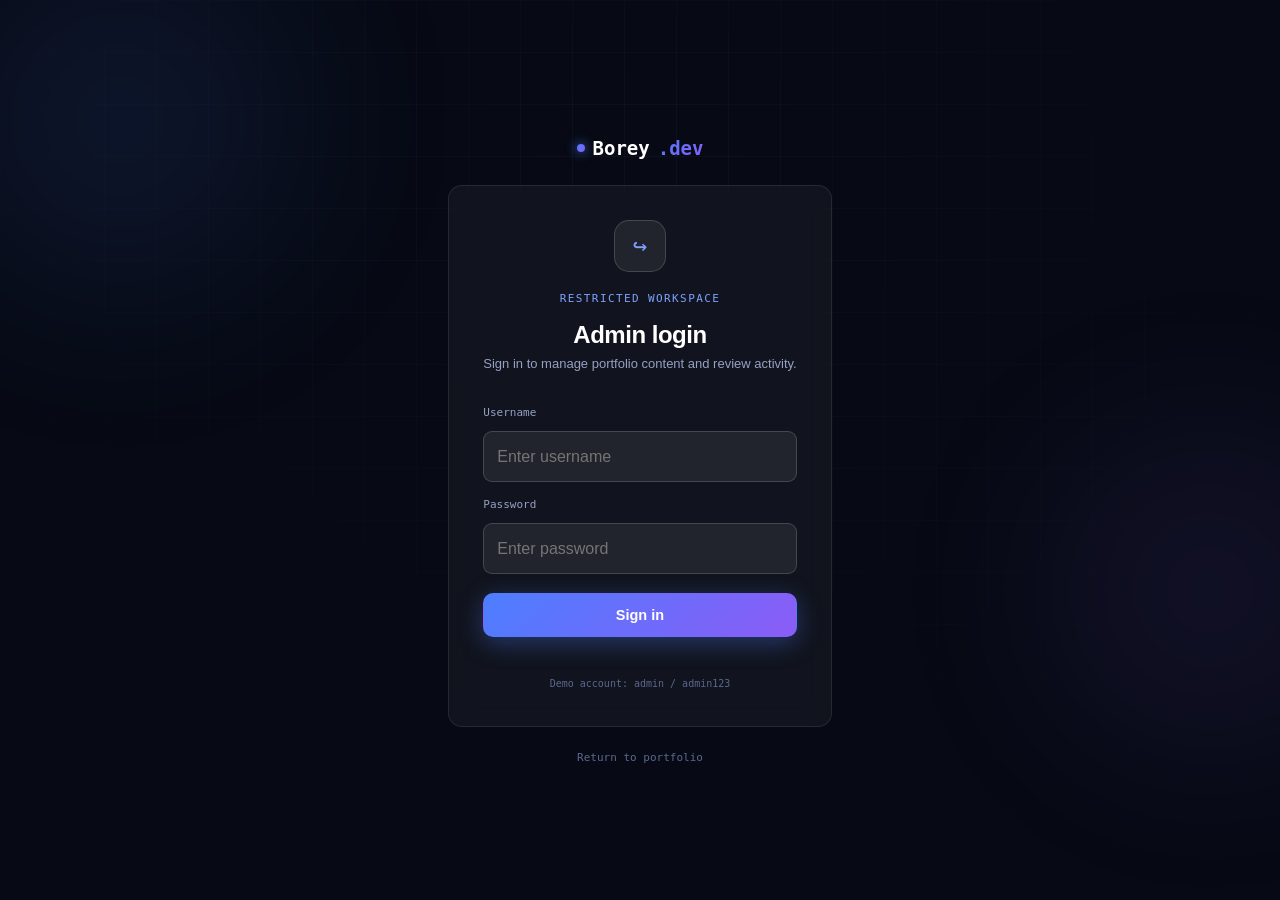
==== admin/index.html @ 9480b225 "Update my portfolio" ====
<!DOCTYPE html>
<html lang="en" data-theme="dark">
<head>
<meta charset="UTF-8">
<meta name="viewport" content="width=device-width, initial-scale=1.0">
<title>Admin Login | Borey.dev</title>
<link rel="stylesheet" href="../css/style.css">
<link rel="stylesheet" href="admin.css">
</head>
<body class="admin-page">
<div class="grid-bg" aria-hidden="true"></div>
<div class="glow-orb glow-1" aria-hidden="true"></div>
<div class="glow-orb glow-2" aria-hidden="true"></div>
<main class="admin-shell">
  <a href="../index.html" class="admin-brand"><span class="dot"></span>Borey<span class="grad-text">.dev</span></a>
  <section class="admin-login glass" aria-labelledby="loginTitle">
    <div class="admin-login-mark" aria-hidden="true">↪</div>
    <div class="dashboard-kicker">Restricted workspace</div>
    <h1 id="loginTitle">Admin login</h1>
    <p>Sign in to manage portfolio content and review activity.</p>
    <form id="adminLoginForm" novalidate>
      <label for="adminUsername">Username</label>
      <input id="adminUsername" type="text" autocomplete="username" placeholder="Enter username" required>
      <label for="adminPassword">Password</label>
      <input id="adminPassword" type="password" autocomplete="current-password" placeholder="Enter password" required>
      <button type="submit" class="btn btn-primary">Sign in</button>
      <div class="admin-login-message" id="adminLoginMessage" role="alert"></div>
    </form>
    <span class="admin-demo-note">Demo account: admin / admin123</span>
  </section>
  <a href="../index.html" class="admin-back-link">Return to portfolio</a>
</main>
<script src="admin.js"></script>
</body>
</html>
---- css/style.css ----
/* ============ TOKENS ============ */
:root {
    --bg: #070a14;
    --bg-alt: #0b0f20;
    --bg-elev: #0f1428;
    --surface: rgba(255, 255, 255, 0.045);
    --surface-strong: rgba(255, 255, 255, 0.07);
    --border: rgba(255, 255, 255, 0.09);
    --border-strong: rgba(255, 255, 255, 0.16);
    --blue: #4c7eff;
    --blue-soft: #7fa2ff;
    --purple: #8b5cf6;
    --purple-soft: #b39dfb;
    --text: #e9ecfb;
    --text-dim: #96a1c4;
    --text-faint: #5b688f;
    --white: #ffffff;
    --grad-primary: linear-gradient(135deg, #4c7eff 0%, #8b5cf6 100%);
    --grad-glow: radial-gradient(circle, rgba(76, 126, 255, 0.35), transparent 70%);
    --font-display: 'Sora', sans-serif;
    --font-body: 'Inter', sans-serif;
    --font-mono: 'JetBrains Mono', monospace;
    --radius: 14px;
    --radius-sm: 8px;
    --radius-lg: 22px;
    --shadow-1: 0 8px 30px rgba(0, 0, 0, 0.35);
    --shadow-glow: 0 0 40px rgba(76, 126, 255, 0.15);
    --maxw: 1200px;
}

html[data-theme="light"] {
    --bg: #f6f7fb;
    --bg-alt: #eef0f8;
    --bg-elev: #ffffff;
    --surface: rgba(20, 25, 50, 0.035);
    --surface-strong: rgba(20, 25, 50, 0.06);
    --border: rgba(20, 25, 50, 0.09);
    --border-strong: rgba(20, 25, 50, 0.16);
    --text: #131730;
    --text-dim: #4b5372;
    --text-faint: #8891ac;
    --white: #0b0f20;
    --shadow-1: 0 8px 30px rgba(20, 25, 50, 0.10);
    --shadow-glow: 0 0 40px rgba(76, 126, 255, 0.10);
}

* {
    margin: 0;
    padding: 0;
    box-sizing: border-box;
}

html {
    scroll-behavior: smooth;
}

@media (prefers-reduced-motion: reduce) {
    html {
        scroll-behavior: auto;
    }

    * {
        animation-duration: 0.01ms !important;
        transition-duration: 0.01ms !important;
    }
}

body {
    background: var(--bg);
    color: var(--text);
    font-family: var(--font-body);
    line-height: 1.6;
    overflow-x: hidden;
    transition: background .4s ease, color .4s ease;
}

img {
    max-width: 100%;
    display: block;
}

a {
    color: inherit;
    text-decoration: none;
}

ul {
    list-style: none;
}

button {
    font-family: inherit;
    cursor: pointer;
}

.container {
    max-width: var(--maxw);
    margin: 0 auto;
    padding: 0 28px;
}

section {
    position: relative;
    padding: 120px 0;
}

.eyebrow {
    font-family: var(--font-mono);
    font-size: 13px;
    letter-spacing: 2px;
    text-transform: uppercase;
    color: var(--blue-soft);
    display: inline-flex;
    align-items: center;
    gap: 10px;
    margin-bottom: 16px;
}

.eyebrow::before {
    content: '';
    width: 22px;
    height: 1.5px;
    background: var(--grad-primary);
    display: inline-block;
}

h1,
h2,
h3,
h4 {
    font-family: var(--font-display);
    font-weight: 700;
    letter-spacing: -0.02em;
    color: var(--white);
}

.section-title {
    font-size: clamp(28px, 4vw, 42px);
    margin-bottom: 14px;
}

.section-sub {
    color: var(--text-dim);
    max-width: 620px;
    font-size: 16px;
    margin-bottom: 56px;
}

.grad-text {
    background: var(--grad-primary);
    -webkit-background-clip: text;
    background-clip: text;
    color: transparent;
}

.glass {
    background: var(--surface);
    border: 1px solid var(--border);
    border-radius: var(--radius);
    backdrop-filter: blur(14px);
    -webkit-backdrop-filter: blur(14px);
}

.btn {
    display: inline-flex;
    align-items: center;
    gap: 8px;
    padding: 13px 26px;
    border-radius: 10px;
    font-weight: 600;
    font-size: 14.5px;
    border: 1px solid transparent;
    transition: transform .25s ease, box-shadow .25s ease, background .25s ease, border-color .25s ease;
    font-family: var(--font-body);
}

.btn-primary {
    background: var(--grad-primary);
    color: #fff;
    box-shadow: 0 6px 24px rgba(76, 126, 255, 0.35);
}

.btn-primary:hover {
    transform: translateY(-2px);
    box-shadow: 0 10px 32px rgba(76, 126, 255, 0.5);
}

.btn-outline {
    border-color: var(--border-strong);
    color: var(--text);
    background: var(--surface);
}

.btn-outline:hover {
    border-color: var(--blue-soft);
    transform: translateY(-2px);
    background: var(--surface-strong);
}

.btn-sm {
    padding: 9px 18px;
    font-size: 13px;
}

::selection {
    background: var(--purple);
    color: #fff;
}

/* scrollbar */
::-webkit-scrollbar {
    width: 9px;
}

::-webkit-scrollbar-track {
    background: var(--bg);
}

::-webkit-scrollbar-thumb {
    background: linear-gradient(var(--blue), var(--purple));
    border-radius: 10px;
}

/* ============ BACKGROUND FX ============ */
.grid-bg {
    position: fixed;
    inset: 0;
    z-index: -2;
    pointer-events: none;
    background-image:
        linear-gradient(var(--border) 1px, transparent 1px),
        linear-gradient(90deg, var(--border) 1px, transparent 1px);
    background-size: 52px 52px;
    opacity: .35;
    mask-image: radial-gradient(circle at 50% 20%, black, transparent 75%);
}

.glow-orb {
    position: fixed;
    z-index: -1;
    border-radius: 50%;
    filter: blur(90px);
    pointer-events: none;
    opacity: .45;
}

.glow-1 {
    width: 520px;
    height: 520px;
    background: var(--grad-glow);
    top: -140px;
    left: -140px;
}

.glow-2 {
    width: 460px;
    height: 460px;
    background: radial-gradient(circle, rgba(139, 92, 246, 0.32), transparent 70%);
    top: 40%;
    right: -160px;
}

.glow-3 {
    width: 420px;
    height: 420px;
    background: radial-gradient(circle, rgba(76, 126, 255, 0.22), transparent 70%);
    bottom: -120px;
    left: 20%;
}

/* ============ NAV ============ */
header {
    position: fixed;
    top: 0;
    left: 0;
    right: 0;
    z-index: 1000;
    padding: 16px 0;
    transition: background .35s ease, border-color .35s ease, padding .35s ease;
    border-bottom: 1px solid transparent;
}

header.scrolled {
    background: color-mix(in srgb, var(--bg) 82%, transparent);
    backdrop-filter: blur(16px);
    border-bottom-color: var(--border);
    padding: 12px 0;
}

nav {
    display: flex;
    align-items: center;
    justify-content: space-between;
}

.logo {
    font-family: var(--font-mono);
    font-weight: 700;
    font-size: 18px;
    color: var(--white);
    display: flex;
    align-items: center;
    gap: 8px;
}

.logo .dot {
    width: 8px;
    height: 8px;
    border-radius: 50%;
    background: var(--grad-primary);
    box-shadow: 0 0 12px var(--blue);
}

.nav-links {
    display: flex;
    gap: 2px;
    align-items: center;
}

.nav-links a {
    padding: 9px 15px;
    font-size: 14px;
    color: var(--text-dim);
    font-weight: 500;
    border-radius: 8px;
    position: relative;
    transition: color .25s ease;
}

.nav-links a:hover {
    color: var(--text);
}

.nav-links a.active {
    color: var(--white);
}

.nav-links a.active::after {
    content: '';
    position: absolute;
    bottom: 1px;
    left: 15px;
    right: 15px;
    height: 2px;
    background: var(--grad-primary);
    border-radius: 2px;
}

.nav-actions {
    display: flex;
    align-items: center;
    gap: 12px;
}

.theme-toggle {
    width: 38px;
    height: 38px;
    border-radius: 50%;
    border: 1px solid var(--border-strong);
    background: var(--surface);
    display: flex;
    align-items: center;
    justify-content: center;
    font-size: 16px;
    transition: transform .3s ease, background .3s ease;
}

.theme-toggle:hover {
    transform: rotate(20deg);
    background: var(--surface-strong);
}

.login-icon {
    width: 38px;
    height: 38px;
    display: grid;
    place-items: center;
    border: 1px solid var(--border-strong);
    border-radius: 50%;
    color: var(--text-dim);
    background: var(--surface);
    transition: color .25s ease, border-color .25s ease, transform .25s ease, background .25s ease;
}

.login-icon svg {
    width: 17px;
    height: 17px;
}

.login-icon:hover {
    color: var(--blue-soft);
    border-color: var(--blue-soft);
    background: var(--surface-strong);
    transform: translateY(-2px);
}

.hamburger {
    display: none;
    flex-direction: column;
    gap: 5px;
    width: 26px;
    background: none;
    border: none;
}

.hamburger span {
    height: 2px;
    width: 100%;
    background: var(--text);
    border-radius: 2px;
    transition: .3s;
}

.mobile-menu {
    position: fixed;
    top: 0;
    right: -100%;
    width: 78%;
    max-width: 340px;
    height: 100vh;
    z-index: 1100;
    background: var(--bg-elev);
    border-left: 1px solid var(--border);
    padding: 90px 30px 30px;
    transition: right .4s cubic-bezier(.6, 0, .2, 1);
    display: flex;
    flex-direction: column;
    gap: 6px;
}

.mobile-menu.open {
    right: 0;
}

.mobile-menu a {
    padding: 14px 6px;
    font-size: 17px;
    border-bottom: 1px solid var(--border);
    color: var(--text-dim);
}

.mobile-menu a:hover {
    color: var(--blue-soft);
}

.menu-overlay {
    position: fixed;
    inset: 0;
    background: rgba(0, 0, 0, 0.55);
    z-index: 1050;
    opacity: 0;
    pointer-events: none;
    transition: opacity .35s ease;
}

.menu-overlay.open {
    opacity: 1;
    pointer-events: auto;
}

.close-menu {
    position: absolute;
    top: 26px;
    right: 26px;
    background: none;
    border: none;
    color: var(--text);
    font-size: 26px;
}

/* ============ HERO ============ */
.hero {
    min-height: 100vh;
    display: flex;
    align-items: center;
    padding-top: 120px;
    position: relative;
}

.hero-grid {
    display: grid;
    grid-template-columns: 1.1fr 0.9fr;
    gap: 60px;
    align-items: center;
}

.status-badge {
    display: inline-flex;
    align-items: center;
    gap: 8px;
    padding: 7px 14px;
    border-radius: 30px;
    font-family: var(--font-mono);
    font-size: 12.5px;
    color: var(--text-dim);
    margin-bottom: 24px;
}

.status-badge .pulse {
    width: 8px;
    height: 8px;
    border-radius: 50%;
    background: #38e08a;
    box-shadow: 0 0 10px #38e08a;
    position: relative;
}

.status-badge .pulse::after {
    content: '';
    position: absolute;
    inset: -4px;
    border-radius: 50%;
    border: 1.5px solid #38e08a;
    animation: pulseRing 2s ease-out infinite;
}

@keyframes pulseRing {
    0% {
        transform: scale(.6);
        opacity: 1;
    }

    100% {
        transform: scale(1.8);
        opacity: 0;
    }
}

.hero-title {
    font-size: clamp(36px, 5.4vw, 60px);
    line-height: 1.08;
    margin-bottom: 18px;
}

.hero-title span.name {
    display: block;
}

.hero-role {
    font-family: var(--font-mono);
    color: var(--blue-soft);
    font-size: clamp(16px, 2vw, 20px);
    margin-bottom: 22px;
    min-height: 28px;
}

.hero-role .cursor {
    display: inline-block;
    width: 2px;
    height: 1em;
    background: var(--blue-soft);
    vertical-align: middle;
    margin-left: 2px;
    animation: blink 1s step-end infinite;
}

@keyframes blink {
    50% {
        opacity: 0;
    }
}

.hero-desc {
    color: var(--text-dim);
    max-width: 520px;
    margin-bottom: 34px;
    font-size: 16px;
}

.hero-btns {
    display: flex;
    gap: 14px;
    flex-wrap: wrap;
    margin-bottom: 44px;
}

.tech-pills {
    display: flex;
    flex-wrap: wrap;
    gap: 9px;
}

.tech-pill {
    font-family: var(--font-mono);
    font-size: 12px;
    padding: 6px 12px;
    border-radius: 20px;
    border: 1px solid var(--border-strong);
    color: var(--text-dim);
    background: var(--surface);
    transition: .25s ease;
}

.tech-pill:hover {
    color: var(--blue-soft);
    border-color: var(--blue);
    transform: translateY(-2px);
}

.hero-visual {
    position: relative;
    display: flex;
    justify-content: center;
}

.avatar-frame {
    position: relative;
    width: 320px;
    height: 380px;
    border-radius: 26px;
    overflow: hidden;
    border: 1px solid var(--border-strong);
    box-shadow: var(--shadow-1), var(--shadow-glow);
}

.avatar-frame img {
    width: 100%;
    height: 100%;
    object-fit: cover;
}

.avatar-frame::after {
    content: '';
    position: absolute;
    inset: 0;
    background: linear-gradient(180deg, transparent 55%, rgba(7, 10, 20, 0.75) 100%);
}

.avatar-ring {
    position: absolute;
    inset: -18px;
    border: 1px dashed var(--border-strong);
    border-radius: 38px;
    animation: spin 40s linear infinite;
}

@keyframes spin {
    to {
        transform: rotate(360deg);
    }
}

.terminal {
    position: absolute;
    bottom: -38px;
    left: -60px;
    width: 300px;
    z-index: 5;
    border-radius: 12px;
    overflow: hidden;
    box-shadow: var(--shadow-1);
    font-family: var(--font-mono);
    font-size: 12.5px;
    background: var(--bg-elev);
    border: 1px solid var(--border-strong);
}

.terminal-bar {
    display: flex;
    gap: 6px;
    padding: 9px 12px;
    background: var(--surface-strong);
    border-bottom: 1px solid var(--border);
}

.terminal-bar span {
    width: 9px;
    height: 9px;
    border-radius: 50%;
}

.terminal-bar span:nth-child(1) {
    background: #ff5f57;
}

.terminal-bar span:nth-child(2) {
    background: #febc2e;
}

.terminal-bar span:nth-child(3) {
    background: #28c840;
}

.terminal-body {
    padding: 14px;
    color: var(--text-dim);
    min-height: 100px;
}

.terminal-body .line {
    margin-bottom: 6px;
}

.terminal-body .prompt {
    color: var(--blue-soft);
}

.terminal-body .out {
    color: var(--purple-soft);
}

.terminal-body .tcursor {
    display: inline-block;
    width: 7px;
    height: 14px;
    background: var(--blue-soft);
    vertical-align: middle;
    animation: blink 1s step-end infinite;
}

.scroll-cue {
    position: absolute;
    bottom: 26px;
    left: 50%;
    transform: translateX(-50%);
    display: flex;
    flex-direction: column;
    align-items: center;
    gap: 8px;
    color: var(--text-faint);
    font-family: var(--font-mono);
    font-size: 11px;
}

.scroll-cue .mouse {
    width: 22px;
    height: 34px;
    border: 1.5px solid var(--border-strong);
    border-radius: 12px;
    position: relative;
}

.scroll-cue .mouse::after {
    content: '';
    position: absolute;
    top: 6px;
    left: 50%;
    transform: translateX(-50%);
    width: 3px;
    height: 7px;
    background: var(--blue-soft);
    border-radius: 2px;
    animation: scrollDown 1.6s ease infinite;
}

@keyframes scrollDown {
    0% {
        opacity: 1;
        top: 6px;
    }

    80% {
        opacity: 0;
        top: 18px;
    }

    100% {
        opacity: 0;
        top: 6px;
    }
}

/* ============ REVEAL ============ */
.reveal {
    opacity: 0;
    transform: translateY(28px);
    transition: opacity .7s ease, transform .7s ease;
}

.reveal.in {
    opacity: 1;
    transform: translateY(0);
}

.reveal-stagger>* {
    opacity: 0;
    transform: translateY(24px);
    transition: opacity .6s ease, transform .6s ease;
}

.reveal-stagger.in>* {
    opacity: 1;
    transform: translateY(0);
}

.reveal-stagger.in>*:nth-child(1) {
    transition-delay: .05s;
}

.reveal-stagger.in>*:nth-child(2) {
    transition-delay: .12s;
}

.reveal-stagger.in>*:nth-child(3) {
    transition-delay: .19s;
}

.reveal-stagger.in>*:nth-child(4) {
    transition-delay: .26s;
}

.reveal-stagger.in>*:nth-child(5) {
    transition-delay: .33s;
}

.reveal-stagger.in>*:nth-child(6) {
    transition-delay: .40s;
}

/* ============ ABOUT ============ */
.about-grid {
    display: grid;
    grid-template-columns: 0.8fr 1.2fr;
    gap: 60px;
    align-items: start;
}

.about-img-wrap {
    position: relative;
}

.about-img-wrap img {
    border-radius: var(--radius-lg);
    border: 1px solid var(--border-strong);
}

.code-chip {
    position: absolute;
    bottom: -22px;
    right: -22px;
    padding: 12px 16px;
    font-family: var(--font-mono);
    font-size: 12px;
    color: var(--text-dim);
    box-shadow: var(--shadow-1);
}

.about-statement {
    font-family: var(--font-display);
    font-size: 20px;
    color: var(--white);
    font-weight: 600;
    line-height: 1.5;
    border-left: 3px solid;
    border-image: var(--grad-primary) 1;
    padding-left: 20px;
    margin: 26px 0 34px;
}

.info-cards {
    display: grid;
    grid-template-columns: 1fr 1fr;
    gap: 14px;
}

.info-card {
    padding: 18px 20px;
}

.info-card .ic-label {
    font-size: 11px;
    text-transform: uppercase;
    letter-spacing: 1.2px;
    color: var(--text-faint);
    font-family: var(--font-mono);
    margin-bottom: 6px;
}

.info-card .ic-value {
    font-weight: 600;
    color: var(--white);
    font-size: 14.5px;
}

/* ============ SKILLS ============ */
.dashboard-grid {
    display: grid;
    grid-template-columns: 1fr 1.15fr;
    gap: 18px;
    margin-bottom: 34px;
}

.dashboard-panel {
    min-height: 230px;
    padding: 26px;
}

.dashboard-panel-head {
    display: flex;
    align-items: flex-start;
    justify-content: space-between;
    gap: 18px;
}

.dashboard-kicker {
    color: var(--blue-soft);
    font-family: var(--font-mono);
    font-size: 11px;
    letter-spacing: 1.4px;
    text-transform: uppercase;
    margin-bottom: 8px;
}

.dashboard-panel h3 {
    font-size: 20px;
}

.live-status {
    display: inline-flex;
    align-items: center;
    gap: 7px;
    color: #56e39a;
    font-family: var(--font-mono);
    font-size: 11px;
    white-space: nowrap;
}

.live-status span {
    width: 7px;
    height: 7px;
    border-radius: 50%;
    background: #56e39a;
    box-shadow: 0 0 12px #56e39a;
    animation: pulseRing 2s ease-out infinite;
}

.dashboard-copy {
    color: var(--text-dim);
    font-size: 13.5px;
    max-width: 400px;
    margin: 20px 0 24px;
}

.dashboard-stats {
    display: grid;
    grid-template-columns: repeat(3, 1fr);
    gap: 10px;
}

.dashboard-stat {
    border-left: 2px solid var(--blue);
    padding-left: 12px;
}

.dashboard-stat strong {
    display: block;
    color: var(--white);
    font-family: var(--font-display);
    font-size: 23px;
}

.dashboard-stat span {
    color: var(--text-faint);
    font-family: var(--font-mono);
    font-size: 10px;
}

.dashboard-percent {
    color: var(--purple-soft);
    font-family: var(--font-mono);
    font-size: 18px;
    font-weight: 700;
}

.progress-item {
    margin-top: 20px;
}

.progress-item > div:first-child {
    display: flex;
    justify-content: space-between;
    gap: 16px;
    color: var(--text-dim);
    font-size: 12px;
    margin-bottom: 8px;
}

.progress-item strong {
    color: var(--white);
    font-family: var(--font-mono);
    font-size: 11px;
}

.dashboard-bar {
    height: 7px;
    background: var(--surface-strong);
    border-radius: 10px;
    overflow: hidden;
}

.dashboard-bar span {
    display: block;
    height: 100%;
    border-radius: inherit;
    background: var(--grad-primary);
    transform-origin: left;
    animation: dashboardFill 1.2s cubic-bezier(.2, .7, .2, 1) both;
}

@keyframes dashboardFill {
    from { transform: scaleX(0); }
    to { transform: scaleX(1); }
}

.admin-heading {
    display: flex;
    align-items: flex-start;
    justify-content: space-between;
    gap: 24px;
}

.admin-login {
    max-width: 460px;
    margin: 0 auto;
    padding: 34px;
    text-align: center;
}

.admin-login-mark {
    display: grid;
    place-items: center;
    width: 52px;
    height: 52px;
    margin: 0 auto 18px;
    border: 1px solid var(--border-strong);
    border-radius: 15px;
    background: var(--surface-strong);
    color: var(--blue-soft);
    font-family: var(--font-mono);
    font-size: 24px;
}

.admin-login h2 {
    font-size: 25px;
    margin-bottom: 8px;
}

.admin-login p {
    color: var(--text-dim);
    font-size: 13px;
    margin-bottom: 24px;
}

.admin-login form {
    display: grid;
    gap: 9px;
    text-align: left;
}

.admin-login label {
    color: var(--text-dim);
    font-family: var(--font-mono);
    font-size: 11px;
    margin-top: 5px;
}

.admin-login input {
    width: 100%;
    padding: 12px 13px;
    border: 1px solid var(--border-strong);
    border-radius: 9px;
    background: var(--surface-strong);
    color: var(--text);
    font: inherit;
    outline: none;
}

.admin-login input:focus {
    border-color: var(--blue-soft);
    box-shadow: 0 0 0 3px rgba(127, 162, 255, .12);
}

.admin-login button {
    justify-content: center;
    margin-top: 10px;
}

.admin-login-message {
    min-height: 18px;
    color: #f17b7b;
    font-size: 12px;
    text-align: center;
}

.admin-demo-note {
    display: block;
    color: var(--text-faint);
    font-family: var(--font-mono);
    font-size: 10px;
    margin-top: 12px;
}

.admin-content[hidden] {
    display: none;
}

.admin-heading .section-sub {
    margin-bottom: 34px;
}

.admin-mode {
    display: inline-flex;
    align-items: center;
    gap: 8px;
    border: 1px solid var(--border-strong);
    border-radius: 20px;
    color: var(--text-dim);
    font-family: var(--font-mono);
    font-size: 11px;
    padding: 7px 12px;
    white-space: nowrap;
}

.admin-mode span,
.admin-live-dot {
    width: 7px;
    height: 7px;
    border-radius: 50%;
    background: #56e39a;
    box-shadow: 0 0 11px #56e39a;
}

.admin-stats {
    display: grid;
    grid-template-columns: repeat(4, 1fr);
    gap: 14px;
    margin-bottom: 18px;
}

.admin-stat-card {
    display: grid;
    grid-template-columns: auto 1fr;
    align-items: center;
    column-gap: 12px;
    row-gap: 8px;
    padding: 18px;
}

.admin-stat-icon {
    grid-row: span 2;
    display: grid;
    place-items: center;
    width: 38px;
    height: 38px;
    border-radius: 10px;
    background: var(--surface-strong);
    color: var(--blue-soft);
    font-size: 19px;
}

.admin-stat-card strong,
.admin-stat-card div span {
    display: block;
}

.admin-stat-card strong {
    color: var(--white);
    font-family: var(--font-display);
    font-size: 25px;
    line-height: 1;
}

.admin-stat-card div span,
.admin-stat-card em {
    color: var(--text-faint);
    font-size: 11px;
    font-style: normal;
}

.admin-stat-card em {
    grid-column: 2;
    color: #56e39a;
    font-family: var(--font-mono);
}

.admin-stat-card em.warning {
    color: #f5b95b;
}

.admin-layout {
    display: grid;
    grid-template-columns: 1.05fr .95fr;
    gap: 18px;
}

.admin-panel {
    padding: 24px;
}

.admin-panel-head {
    display: flex;
    align-items: flex-start;
    justify-content: space-between;
    gap: 16px;
    margin-bottom: 22px;
}

.admin-panel h3 {
    font-size: 18px;
}

.admin-updated,
.admin-live-dot {
    color: var(--text-faint);
    font-family: var(--font-mono);
    font-size: 10px;
    white-space: nowrap;
}

.admin-list,
.activity-list {
    display: grid;
    gap: 10px;
}

.admin-list-row,
.activity-item {
    display: flex;
    align-items: center;
    gap: 11px;
    padding: 11px 0;
    border-top: 1px solid var(--border);
}

.admin-list-row > div,
.activity-item > div {
    min-width: 0;
    flex: 1;
}

.admin-list-mark {
    display: grid;
    place-items: center;
    width: 25px;
    height: 25px;
    border-radius: 7px;
    font-family: var(--font-mono);
    font-size: 12px;
    flex-shrink: 0;
}

.admin-list-mark.complete {
    color: #56e39a;
    background: rgba(86, 227, 154, .12);
}

.admin-list-mark.pending {
    color: #f5b95b;
    background: rgba(245, 185, 91, .12);
}

.admin-list-row strong,
.activity-item strong {
    display: block;
    color: var(--text);
    font-size: 12px;
}

.admin-list-row small,
.activity-item small {
    display: block;
    color: var(--text-faint);
    font-size: 10.5px;
    margin-top: 2px;
    overflow: hidden;
    text-overflow: ellipsis;
    white-space: nowrap;
}

.admin-list-status {
    color: #56e39a;
    font-family: var(--font-mono);
    font-size: 10px;
    white-space: nowrap;
}

.admin-list-status.pending-text {
    color: #f5b95b;
}

.activity-icon {
    display: grid;
    place-items: center;
    width: 30px;
    height: 30px;
    border-radius: 8px;
    font-size: 13px;
    flex-shrink: 0;
}

.activity-icon.blue { color: var(--blue-soft); background: rgba(76, 126, 255, .13); }
.activity-icon.purple { color: var(--purple-soft); background: rgba(139, 92, 246, .13); }
.activity-icon.green { color: #56e39a; background: rgba(86, 227, 154, .13); }

.admin-actions {
    display: flex;
    gap: 10px;
    flex-wrap: wrap;
    margin-top: 20px;
}

.skills-tabs {
    display: flex;
    gap: 10px;
    margin-bottom: 36px;
    flex-wrap: wrap;
}

.skill-tab {
    padding: 9px 18px;
    border-radius: 9px;
    border: 1px solid var(--border);
    background: var(--surface);
    font-size: 13.5px;
    color: var(--text-dim);
    font-weight: 600;
    transition: .25s;
}

.skill-tab.active {
    background: var(--grad-primary);
    color: #fff;
    border-color: transparent;
}

.skill-panel {
    display: none;
}

.skill-panel.active {
    display: grid;
    grid-template-columns: 1fr 1fr;
    gap: 16px;
}

.skill-row {
    padding: 18px 20px;
}

.skill-row-top {
    display: flex;
    justify-content: space-between;
    align-items: center;
    margin-bottom: 10px;
}

.skill-name {
    font-weight: 600;
    color: var(--white);
    font-size: 14.5px;
}

.skill-level {
    font-family: var(--font-mono);
    font-size: 11px;
    color: var(--blue-soft);
    padding: 3px 9px;
    border: 1px solid var(--border-strong);
    border-radius: 20px;
}

.bar-track {
    height: 7px;
    border-radius: 6px;
    background: var(--surface-strong);
    overflow: hidden;
}

.bar-fill {
    height: 100%;
    border-radius: 6px;
    background: var(--grad-primary);
    width: 0;
    transition: width 1.4s cubic-bezier(.2, .7, .2, 1);
}

/* ============ TECHNOLOGY ============ */
.tech-grid {
    display: grid;
    grid-template-columns: repeat(auto-fill, minmax(140px, 1fr));
    gap: 16px;
}

.tech-card {
    padding: 26px 16px;
    text-align: center;
    position: relative;
    overflow: hidden;
    transition: transform .3s ease, border-color .3s ease, box-shadow .3s ease, background .3s ease;
}

.tech-card:hover {
    transform: translateY(-6px);
    border-color: var(--blue);
}

.tech-card:focus-visible {
    outline: 2px solid var(--blue-soft);
    outline-offset: 4px;
}

.tech-card.active {
    transform: translateY(-6px) scale(1.03);
    border-color: var(--blue-soft);
    background: var(--surface-strong);
    box-shadow: 0 12px 34px rgba(76, 126, 255, .22), inset 0 0 0 1px rgba(127, 162, 255, .18);
}

.tech-card .tc-icon {
    font-size: 30px;
    margin-bottom: 10px;
}

.tech-card .tc-name {
    font-weight: 600;
    font-size: 14px;
    color: var(--white);
    font-family: var(--font-mono);
}

.tech-card .tc-desc {
    position: absolute;
    inset: 0;
    background: var(--bg-elev);
    display: flex;
    align-items: center;
    justify-content: center;
    padding: 14px;
    font-size: 12px;
    color: var(--text-dim);
    opacity: 0;
    transform: translateY(8px);
    transition: .3s ease;
    text-align: center;
}

.tech-card:hover .tc-desc {
    opacity: 1;
    transform: translateY(0);
}

.tech-card.active .tc-desc {
    opacity: 1;
    transform: translateY(0);
}

/* ============ PROJECTS ============ */
.filter-bar {
    display: flex;
    gap: 10px;
    margin-bottom: 34px;
    flex-wrap: wrap;
}

.filter-btn {
    padding: 8px 16px;
    border-radius: 8px;
    border: 1px solid var(--border);
    background: var(--surface);
    font-size: 13px;
    color: var(--text-dim);
    font-weight: 600;
}

.filter-btn.active {
    background: var(--grad-primary);
    color: #fff;
    border-color: transparent;
}

.projects-grid {
    display: grid;
    grid-template-columns: repeat(2, 1fr);
    gap: 26px;
}

.project-card {
    overflow: hidden;
    cursor: pointer;
    transition: transform .35s ease, border-color .35s ease;
}

.project-card:hover {
    transform: translateY(-6px);
    border-color: var(--blue-soft);
}

.project-card .pc-img {
    height: 200px;
    overflow: hidden;
    position: relative;
}

.project-card .pc-img img {
    width: 100%;
    height: 100%;
    object-fit: cover;
    transition: transform .5s ease;
}

.project-card:hover .pc-img img {
    transform: scale(1.08);
}

.pc-body {
    padding: 22px 24px;
}

.pc-title {
    font-size: 18px;
    margin-bottom: 8px;
    color: var(--white);
}

.pc-desc {
    font-size: 13.5px;
    color: var(--text-dim);
    margin-bottom: 16px;
}

.pc-tags {
    display: flex;
    flex-wrap: wrap;
    gap: 7px;
    margin-bottom: 18px;
}

.pc-tag {
    font-family: var(--font-mono);
    font-size: 11px;
    padding: 4px 10px;
    border-radius: 14px;
    border: 1px solid var(--border-strong);
    color: var(--text-dim);
}

.pc-actions {
    display: flex;
    gap: 10px;
}

.center-btn {
    display: flex;
    justify-content: center;
    margin-top: 40px;
}

/* Modal */
.modal-overlay {
    position: fixed;
    inset: 0;
    background: rgba(4, 6, 14, 0.75);
    backdrop-filter: blur(6px);
    z-index: 2000;
    display: flex;
    align-items: center;
    justify-content: center;
    opacity: 0;
    pointer-events: none;
    transition: opacity .3s ease;
    padding: 24px;
}

.modal-overlay.open {
    opacity: 1;
    pointer-events: auto;
}

.modal-box {
    width: 100%;
    max-width: 680px;
    max-height: 86vh;
    overflow-y: auto;
    background: var(--bg-elev);
    border: 1px solid var(--border-strong);
    border-radius: var(--radius-lg);
    padding: 36px;
    transform: translateY(30px) scale(.97);
    transition: transform .35s ease;
}

.modal-overlay.open .modal-box {
    transform: translateY(0) scale(1);
}

.modal-close {
    position: absolute;
    top: 20px;
    right: 24px;
    background: none;
    border: none;
    color: var(--text-dim);
    font-size: 22px;
}

.modal-box h3 {
    font-size: 24px;
    margin-bottom: 4px;
}

.modal-sub {
    color: var(--text-faint);
    font-family: var(--font-mono);
    font-size: 12px;
    margin-bottom: 22px;
}

.modal-box h4 {
    font-size: 14px;
    color: var(--blue-soft);
    margin: 22px 0 8px;
    font-family: var(--font-mono);
    text-transform: uppercase;
    letter-spacing: 1px;
}

.modal-box p,
.modal-box li {
    color: var(--text-dim);
    font-size: 14.5px;
}

.modal-box ul {
    padding-left: 18px;
    list-style: disc;
}

.modal-box img {
    border-radius: 10px;
    margin: 14px 0;
    border: 1px solid var(--border);
}

/* ============ TIMELINE (education/experience) ============ */
.timeline {
    position: relative;
    padding-left: 36px;
}

.timeline::before {
    content: '';
    position: absolute;
    left: 8px;
    top: 6px;
    bottom: 6px;
    width: 2px;
    background: linear-gradient(var(--blue), var(--purple));
}

.tl-item {
    position: relative;
    margin-bottom: 38px;
}

.tl-item::before {
    content: '';
    position: absolute;
    left: -36px;
    top: 4px;
    width: 16px;
    height: 16px;
    border-radius: 50%;
    background: var(--bg);
    border: 2px solid var(--blue-soft);
    box-shadow: 0 0 0 4px var(--bg), 0 0 14px rgba(76, 126, 255, 0.6);
}

.tl-card {
    padding: 22px 26px;
}

.tl-date {
    font-family: var(--font-mono);
    font-size: 12px;
    color: var(--purple-soft);
    margin-bottom: 6px;
}

.tl-title {
    font-size: 17px;
    margin-bottom: 4px;
}

.tl-org {
    color: var(--text-dim);
    font-size: 13.5px;
    margin-bottom: 10px;
}

.tl-tags {
    display: flex;
    flex-wrap: wrap;
    gap: 7px;
}

.tl-tags span {
    font-family: var(--font-mono);
    font-size: 11px;
    padding: 4px 9px;
    border-radius: 12px;
    background: var(--surface-strong);
    color: var(--text-dim);
}

/* ============ ACHIEVEMENTS ============ */
.cert-grid {
    display: grid;
    grid-template-columns: repeat(3, 1fr);
    gap: 22px;
}

.cert-card {
    overflow: hidden;
}

.cert-img {
    height: 150px;
    overflow: hidden;
}

.cert-img img {
    width: 100%;
    height: 100%;
    object-fit: cover;
}

.cert-body {
    padding: 18px 20px;
}

.cert-cat {
    font-family: var(--font-mono);
    font-size: 10.5px;
    color: var(--blue-soft);
    text-transform: uppercase;
    letter-spacing: 1px;
    margin-bottom: 6px;
}

.cert-title {
    font-size: 15px;
    margin-bottom: 4px;
    color: var(--white);
}

.cert-org {
    font-size: 12.5px;
    color: var(--text-faint);
    margin-bottom: 8px;
}

.cert-desc {
    font-size: 12.5px;
    color: var(--text-dim);
}

/* ============ SOFT SKILLS ============ */
.soft-grid {
    display: grid;
    grid-template-columns: repeat(4, 1fr);
    gap: 16px;
}

.soft-card {
    padding: 26px 18px;
    text-align: center;
    transition: transform .3s ease;
}

.soft-card:hover {
    transform: translateY(-5px);
}

.soft-icon {
    font-size: 26px;
    margin-bottom: 10px;
}

.soft-name {
    font-size: 13.5px;
    font-weight: 600;
    color: var(--white);
}

/* ============ JOURNEY / ROADMAP ============ */
.roadmap {
    display: flex;
    flex-direction: column;
    gap: 0;
    max-width: 520px;
    margin: 0 auto;
}

.rm-step {
    display: flex;
    gap: 20px;
    align-items: flex-start;
    padding-bottom: 6px;
}

.rm-marker {
    display: flex;
    flex-direction: column;
    align-items: center;
}

.rm-dot {
    width: 34px;
    height: 34px;
    border-radius: 50%;
    display: flex;
    align-items: center;
    justify-content: center;
    font-family: var(--font-mono);
    font-size: 12px;
    font-weight: 700;
    border: 2px solid var(--border-strong);
    color: var(--text-dim);
    flex-shrink: 0;
    transition: .3s;
}

.rm-step.done .rm-dot {
    background: var(--grad-primary);
    border-color: transparent;
    color: #fff;
    box-shadow: 0 0 16px rgba(76, 126, 255, 0.5);
}

.rm-line {
    width: 2px;
    flex: 1;
    min-height: 36px;
    background: var(--border-strong);
}

.rm-step.done .rm-line {
    background: linear-gradient(var(--blue), var(--purple));
}

.rm-content {
    padding-bottom: 34px;
}

.rm-year {
    font-family: var(--font-mono);
    font-size: 11px;
    color: var(--text-faint);
}

.rm-label {
    font-size: 15.5px;
    font-weight: 600;
    color: var(--white);
}

/* ============ GOALS ============ */
.goals-grid {
    display: grid;
    grid-template-columns: repeat(3, 1fr);
    gap: 18px;
}

.goal-card {
    padding: 26px 24px;
    position: relative;
}

.goal-num {
    font-family: var(--font-mono);
    font-size: 12px;
    color: var(--text-faint);
    margin-bottom: 10px;
}

.goal-text {
    font-size: 14.5px;
    color: var(--text);
    font-weight: 500;
}

/* ============ COUNTERS ============ */
.counters {
    display: grid;
    grid-template-columns: repeat(4, 1fr);
    gap: 20px;
    margin-top: 60px;
}

.counter-item {
    text-align: center;
}

.counter-num {
    font-family: var(--font-display);
    font-size: 38px;
    font-weight: 800;
    background: var(--grad-primary);
    -webkit-background-clip: text;
    background-clip: text;
    color: transparent;
}

.counter-label {
    color: var(--text-dim);
    font-size: 13px;
    margin-top: 6px;
}

/* ============ CONTACT ============ */
.contact-grid {
    display: grid;
    grid-template-columns: 0.9fr 1.1fr;
    gap: 50px;
}

.contact-info-list {
    display: flex;
    flex-direction: column;
    gap: 14px;
    margin-top: 30px;
}

.contact-info-item {
    display: flex;
    align-items: center;
    gap: 14px;
    padding: 16px 18px;
}

.cii-icon {
    width: 40px;
    height: 40px;
    border-radius: 10px;
    background: var(--surface-strong);
    display: flex;
    align-items: center;
    justify-content: center;
    font-size: 17px;
    flex-shrink: 0;
}

.cii-label {
    font-size: 11px;
    color: var(--text-faint);
    font-family: var(--font-mono);
    text-transform: uppercase;
}

.cii-value {
    font-size: 14px;
    color: var(--white);
    font-weight: 600;
}

.social-row {
    display: flex;
    gap: 10px;
    margin-top: 22px;
}

.social-btn {
    width: 42px;
    height: 42px;
    border-radius: 10px;
    border: 1px solid var(--border-strong);
    display: flex;
    align-items: center;
    justify-content: center;
    font-size: 16px;
    transition: .25s;
}

.social-btn:hover {
    border-color: var(--blue);
    transform: translateY(-3px);
    color: var(--blue-soft);
}

.form-box {
    padding: 34px;
}

.form-row {
    display: grid;
    grid-template-columns: 1fr 1fr;
    gap: 16px;
    margin-bottom: 16px;
}

.field {
    display: flex;
    flex-direction: column;
    gap: 7px;
    margin-bottom: 16px;
}

.field label {
    font-size: 12.5px;
    color: var(--text-dim);
    font-weight: 600;
}

.field input,
.field textarea {
    background: var(--surface-strong);
    border: 1px solid var(--border);
    border-radius: 9px;
    padding: 12px 14px;
    color: var(--text);
    font-family: var(--font-body);
    font-size: 14px;
    transition: border-color .25s ease;
}

.field input:focus,
.field textarea:focus {
    outline: none;
    border-color: var(--blue);
}

.field .err {
    color: #ff7a86;
    font-size: 11.5px;
    min-height: 14px;
}

.field.invalid input,
.field.invalid textarea {
    border-color: #ff5f6d;
}

.form-msg {
    margin-top: 14px;
    font-size: 13.5px;
    padding: 12px 14px;
    border-radius: 9px;
    display: none;
}

.form-msg.show {
    display: block;
}

.form-msg.success {
    background: rgba(56, 224, 138, 0.12);
    color: #5fe3a3;
    border: 1px solid rgba(56, 224, 138, 0.3);
}

/* ============ FOOTER ============ */
footer {
    border-top: 1px solid var(--border);
    padding: 56px 0 26px;
}

.footer-grid {
    display: grid;
    grid-template-columns: 1.4fr 1fr 1fr;
    gap: 40px;
    margin-bottom: 40px;
}

.footer-desc {
    color: var(--text-dim);
    font-size: 13.5px;
    margin-top: 12px;
    max-width: 280px;
}

.footer-col h5 {
    font-size: 13px;
    color: var(--white);
    margin-bottom: 16px;
    font-family: var(--font-mono);
    text-transform: uppercase;
    letter-spacing: 1px;
}

.footer-col a {
    display: block;
    color: var(--text-dim);
    font-size: 13.5px;
    margin-bottom: 10px;
    transition: color .2s;
}

.footer-col a:hover {
    color: var(--blue-soft);
}

.footer-bottom {
    display: flex;
    justify-content: space-between;
    align-items: center;
    padding-top: 26px;
    border-top: 1px solid var(--border);
    flex-wrap: wrap;
    gap: 10px;
}

.footer-bottom p {
    font-size: 12.5px;
    color: var(--text-faint);
}

.made-with {
    font-family: var(--font-mono);
    font-size: 12px;
    color: var(--text-faint);
}

/* Back to top */
.back-top {
    position: fixed;
    bottom: 26px;
    right: 26px;
    width: 46px;
    height: 46px;
    border-radius: 50%;
    z-index: 900;
    background: var(--grad-primary);
    color: #fff;
    display: flex;
    align-items: center;
    justify-content: center;
    box-shadow: 0 8px 24px rgba(76, 126, 255, 0.4);
    opacity: 0;
    pointer-events: none;
    transform: translateY(10px);
    transition: opacity .3s ease, transform .3s ease;
    border: none;
    font-size: 18px;
}

.back-top.show {
    opacity: 1;
    pointer-events: auto;
    transform: translateY(0);
}

/* loading */
#loader {
    position: fixed;
    inset: 0;
    background: var(--bg);
    z-index: 5000;
    display: flex;
    align-items: center;
    justify-content: center;
    flex-direction: column;
    gap: 16px;
    transition: opacity .5s ease, visibility .5s ease;
}

#loader.hide {
    opacity: 0;
    visibility: hidden;
}

.loader-mark {
    font-family: var(--font-mono);
    font-size: 14px;
    color: var(--blue-soft);
}

.loader-bar {
    width: 180px;
    height: 3px;
    background: var(--surface-strong);
    border-radius: 3px;
    overflow: hidden;
}

.loader-bar::after {
    content: '';
    display: block;
    width: 40%;
    height: 100%;
    background: var(--grad-primary);
    animation: loadmove 1s ease-in-out infinite;
}

@keyframes loadmove {
    0% {
        transform: translateX(-100%);
    }

    100% {
        transform: translateX(350%);
    }
}

/* Focus visibility for accessibility */
a:focus-visible,
button:focus-visible,
input:focus-visible,
textarea:focus-visible {
    outline: 2px solid var(--blue-soft);
    outline-offset: 2px;
}

/* placeholder note */
.placeholder-note {
    font-size: 11px;
    color: var(--text-faint);
    font-family: var(--font-mono);
    margin-top: 6px;
}

/* ============ RESPONSIVE ============ */
@media (max-width:1000px) {

    .hero-grid,
    .about-grid,
    .contact-grid {
        grid-template-columns: 1fr;
    }

    .projects-grid {
        grid-template-columns: 1fr;
    }

    .cert-grid {
        grid-template-columns: repeat(2, 1fr);
    }

    .soft-grid {
        grid-template-columns: repeat(2, 1fr);
    }

    .goals-grid {
        grid-template-columns: 1fr 1fr;
    }

    .counters {
        grid-template-columns: 1fr 1fr;
    }

    .dashboard-grid {
        grid-template-columns: 1fr;
    }

    .admin-stats,
    .admin-layout {
        grid-template-columns: 1fr 1fr;
    }

    .nav-links {
        display: none;
    }

    .hamburger {
        display: flex;
    }

    .terminal {
        position: relative;
        left: 0;
        bottom: 0;
        margin-top: 24px;
        width: 100%;
    }

    .hero-visual {
        flex-direction: column;
    }

    .footer-grid {
        grid-template-columns: 1fr;
    }
}

@media (max-width:640px) {
    section {
        padding: 80px 0;
    }

    .info-cards {
        grid-template-columns: 1fr;
    }

    .skill-panel.active {
        grid-template-columns: 1fr;
    }

    .cert-grid,
    .goals-grid,
    .counters,
    .form-row {
        grid-template-columns: 1fr;
    }

    .dashboard-stats {
        gap: 8px;
    }

    .dashboard-panel {
        padding: 22px 18px;
    }

    .admin-heading {
        display: block;
    }

    .admin-mode {
        margin-top: -18px;
        margin-bottom: 28px;
    }

    .admin-stats,
    .admin-layout {
        grid-template-columns: 1fr;
    }

    .admin-panel {
        padding: 20px 18px;
    }

    .admin-login {
        padding: 26px 18px;
    }

    .tech-grid {
        grid-template-columns: repeat(2, 1fr);
    }

    .container {
        padding: 0 20px;
    }
}

.role-divider {
    color: var(--text-faint);
    margin: 0 7px;
}

.ai-signal {
    position: absolute;
    right: -54px;
    top: 46px;
    width: 214px;
    padding: 15px;
    z-index: 6;
    background: color-mix(in srgb, var(--bg-elev) 88%, transparent);
    box-shadow: var(--shadow-1), 0 0 28px rgba(56, 224, 138, .08);
    animation: signalFloat 5s ease-in-out infinite;
}

.ai-signal-top {
    display: flex;
    align-items: center;
    gap: 6px;
    color: var(--text-faint);
    font: 10px var(--font-mono);
    letter-spacing: .5px;
    white-space: nowrap;
}

.signal-dot {
    width: 6px;
    height: 6px;
    border-radius: 50%;
    background: #38e08a;
    box-shadow: 0 0 8px #38e08a;
}

.signal-live {
    margin-left: auto;
    color: #38e08a;
}

.signal-title {
    margin: 14px 0 13px;
    color: var(--text);
    font: 600 14px/1.35 var(--font-display);
}

.signal-bars {
    display: flex;
    align-items: end;
    gap: 3px;
    height: 22px;
}

.signal-bars i {
    width: 7px;
    height: 35%;
    border-radius: 2px;
    background: var(--blue-soft);
    animation: signalPulse 1.4s ease-in-out infinite alternate;
}

.signal-bars i:nth-child(2) { height: 70%; animation-delay: .1s; }
.signal-bars i:nth-child(3) { height: 48%; animation-delay: .2s; }
.signal-bars i:nth-child(4) { height: 90%; animation-delay: .3s; }
.signal-bars i:nth-child(5) { height: 58%; animation-delay: .4s; }
.signal-bars i:nth-child(6) { height: 76%; animation-delay: .5s; }
.signal-bars i:nth-child(7) { height: 43%; animation-delay: .6s; }
.signal-bars i:nth-child(8) { height: 65%; animation-delay: .7s; }

@keyframes signalFloat {
    0%, 100% { transform: translateY(0); }
    50% { transform: translateY(-8px); }
}

@keyframes signalPulse {
    to { opacity: .45; transform: scaleY(.6); }
}
---- admin/admin.css ----
.admin-page {
    min-height: 100vh;
}

.admin-shell {
    min-height: 100vh;
    display: grid;
    place-items: center;
    align-content: center;
    gap: 22px;
    padding: 40px 20px;
}

.admin-brand {
    font-family: var(--font-mono);
    font-weight: 700;
    font-size: 19px;
    color: var(--white);
    display: flex;
    align-items: center;
    gap: 8px;
}

.admin-brand .dot {
    width: 8px;
    height: 8px;
    border-radius: 50%;
    background: var(--grad-primary);
    box-shadow: 0 0 12px var(--blue);
}

.admin-back-link {
    color: var(--text-faint);
    font-family: var(--font-mono);
    font-size: 11px;
}

.admin-back-link:hover {
    color: var(--blue-soft);
}

.admin-dashboard-page {
    max-width: 1200px;
    margin: 0 auto;
    padding: 28px;
}

.admin-topbar {
    display: flex;
    align-items: center;
    justify-content: space-between;
    gap: 20px;
    padding-bottom: 26px;
    border-bottom: 1px solid var(--border);
}

.admin-top-actions {
    display: flex;
    align-items: center;
    gap: 14px;
}

.admin-dashboard-content {
    padding: 82px 0 60px;
}

.admin-dashboard-content .section-sub {
    margin-bottom: 34px;
}

.admin-project-editor {
    margin-bottom: 24px;
}

.admin-form {
    margin-top: 24px;
}

.admin-form-grid {
    display: grid;
    grid-template-columns: repeat(2, minmax(0, 1fr));
    gap: 18px;
}

.admin-form label {
    color: var(--text-soft);
    display: grid;
    gap: 8px;
    font-family: var(--font-mono);
    font-size: 11px;
}

.admin-form small {
    color: var(--text-faint);
    font-size: 10px;
}

.admin-form input,
.admin-form select,
.admin-form textarea {
    width: 100%;
    border: 1px solid var(--border);
    border-radius: 6px;
    background: rgba(6, 12, 24, .72);
    color: var(--white);
    padding: 12px;
    font: inherit;
    resize: vertical;
}

.admin-form input:focus,
.admin-form select:focus,
.admin-form textarea:focus {
    outline: 2px solid var(--blue);
    outline-offset: 1px;
}

.admin-form-wide {
    grid-column: 1 / -1;
}

.admin-form-actions {
    display: flex;
    align-items: center;
    gap: 12px;
    margin-top: 22px;
}

#projectFormMessage {
    color: var(--green);
    font-family: var(--font-mono);
    font-size: 11px;
}

@media (max-width: 640px) {
    .admin-dashboard-page {
        padding: 20px;
    }

    .admin-topbar,
    .admin-top-actions {
        align-items: flex-start;
    }

    .admin-topbar {
        flex-direction: column;
    }

    .admin-dashboard-content {
        padding-top: 58px;
    }

    .admin-form-grid {
        grid-template-columns: 1fr;
    }

    .admin-form-wide {
        grid-column: auto;
    }

    .admin-form-actions {
        align-items: flex-start;
        flex-direction: column;
    }
}
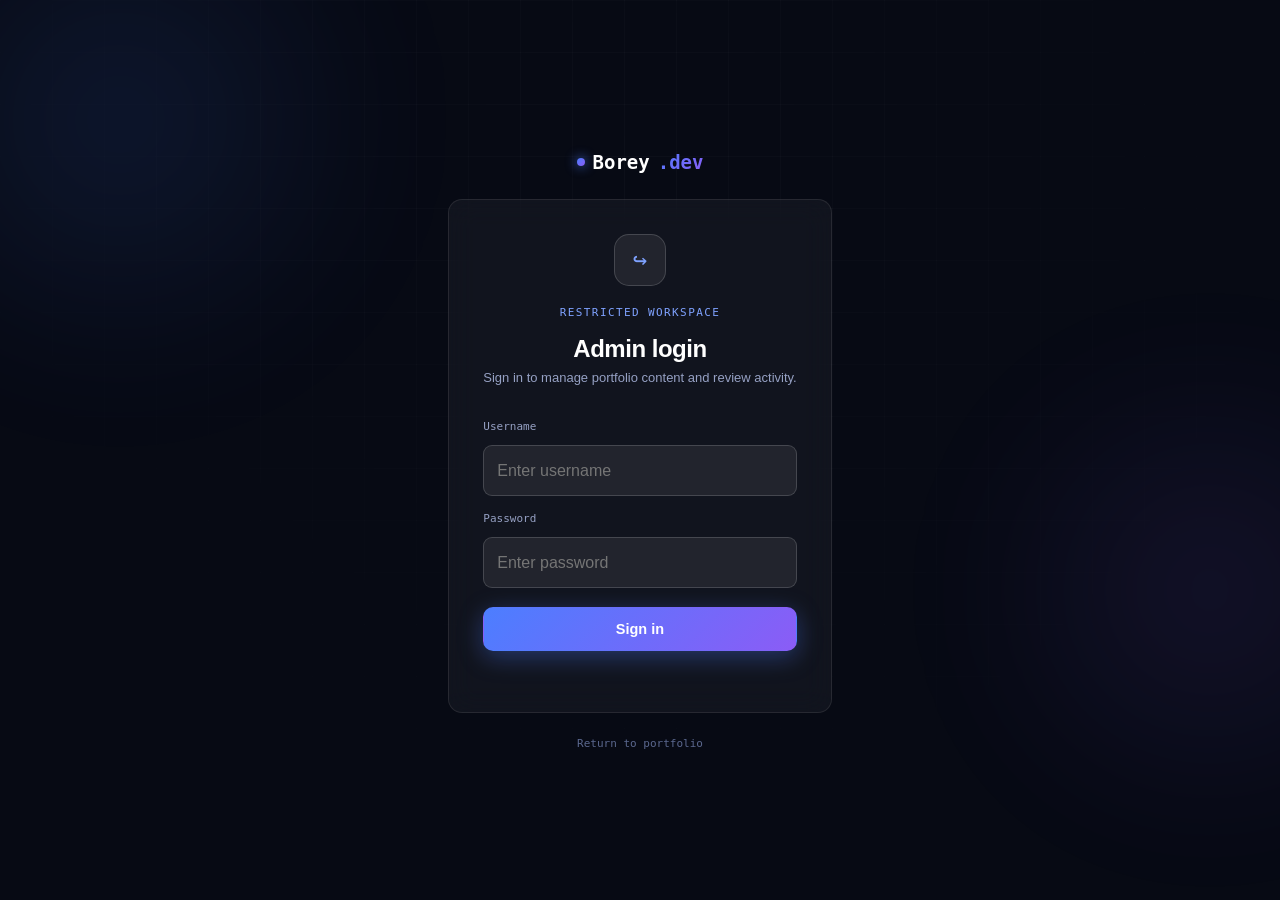
==== commit 57486e59: "Update admin page" ====
--- a/admin/index.html
+++ b/admin/index.html
@@ -26,7 +26,6 @@
       <button type="submit" class="btn btn-primary">Sign in</button>
       <div class="admin-login-message" id="adminLoginMessage" role="alert"></div>
     </form>
-    <span class="admin-demo-note">Demo account: admin / admin123</span>
   </section>
   <a href="../index.html" class="admin-back-link">Return to portfolio</a>
 </main>
--- a/css/style.css
+++ b/css/style.css
@@ -231,8 +231,78 @@
         linear-gradient(var(--border) 1px, transparent 1px),
         linear-gradient(90deg, var(--border) 1px, transparent 1px);
     background-size: 52px 52px;
-    opacity: .35;
+    opacity: .28;
     mask-image: radial-gradient(circle at 50% 20%, black, transparent 75%);
+    animation: gridDrift 24s linear infinite;
+}
+
+.digital-network {
+    position: fixed;
+    inset: 0;
+    z-index: -1;
+    pointer-events: none;
+    opacity: .7;
+    background:
+        radial-gradient(ellipse at 12% 18%, rgba(76, 126, 255, .16), transparent 38%),
+        radial-gradient(ellipse at 88% 82%, rgba(56, 224, 138, .1), transparent 34%),
+        radial-gradient(circle at 17% 24%, rgba(127, 162, 255, .7) 0 2px, transparent 3px),
+        radial-gradient(circle at 83% 19%, rgba(56, 224, 138, .65) 0 2px, transparent 3px),
+        radial-gradient(circle at 73% 76%, rgba(139, 92, 246, .7) 0 2px, transparent 3px),
+        linear-gradient(115deg, transparent 0 18%, rgba(76, 126, 255, .13) 18.1% 18.2%, transparent 18.3% 100%),
+        linear-gradient(25deg, transparent 0 72%, rgba(56, 224, 138, .1) 72.1% 72.2%, transparent 72.3% 100%);
+    background-size: 140% 140%, 140% 140%, 100% 100%, 100% 100%, 100% 100%, 100% 100%, 100% 100%;
+    mask-image: radial-gradient(ellipse at center, black 0%, transparent 78%);
+    animation: networkFlow 16s ease-in-out infinite alternate;
+}
+
+.digital-network::before,
+.digital-network::after {
+    content: '';
+    position: absolute;
+    border: 1px solid rgba(127, 162, 255, .16);
+    transform: rotate(-22deg);
+}
+
+.digital-network::before {
+    width: 420px;
+    height: 180px;
+    top: 17%;
+    right: 6%;
+    border-left-color: transparent;
+    border-radius: 16px;
+    box-shadow: 26px 26px 0 -25px rgba(127, 162, 255, .55), 52px 52px 0 -51px rgba(127, 162, 255, .55);
+    animation: circuitPulse 5s ease-in-out infinite;
+}
+
+.digital-network::after {
+    width: 300px;
+    height: 130px;
+    bottom: 16%;
+    left: 4%;
+    border-right-color: transparent;
+    border-radius: 12px;
+    box-shadow: -22px -22px 0 -21px rgba(56, 224, 138, .45), -44px -44px 0 -43px rgba(56, 224, 138, .45);
+    animation: circuitPulse 7s ease-in-out infinite reverse;
+}
+
+@keyframes networkFlow {
+    0% {
+        background-position: 0% 0%, 100% 100%, 0 0, 0 0, 0 0, 0 0, 0 0;
+    }
+
+    100% {
+        background-position: 18% 12%, 82% 88%, 0 0, 0 0, 0 0, 52px 52px, -34px 34px;
+    }
+}
+
+@keyframes circuitPulse {
+    0%, 100% { opacity: .35; }
+    50% { opacity: 1; }
+}
+
+@keyframes gridDrift {
+    from { background-position: 0 0, 0 0; }
+    to { background-position: 52px 52px, 52px 52px; }
 }
 
 .glow-orb {
